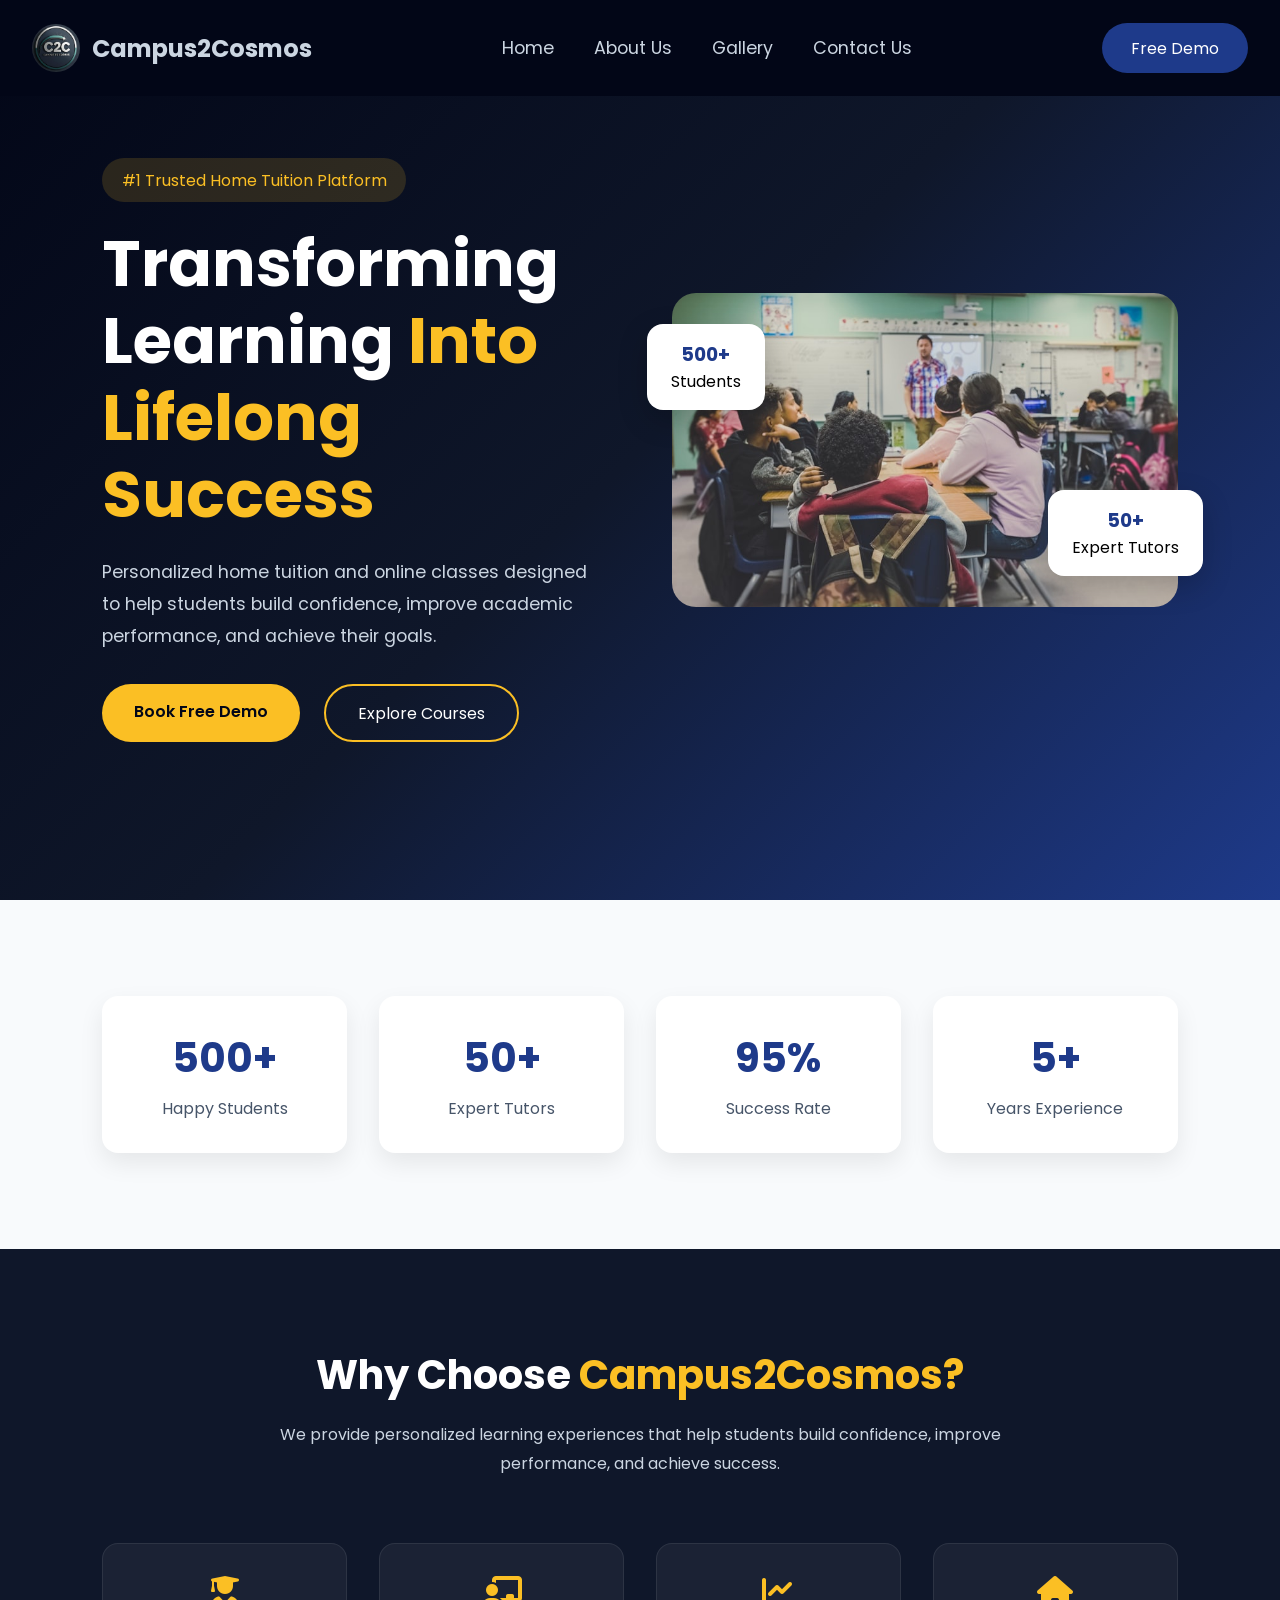
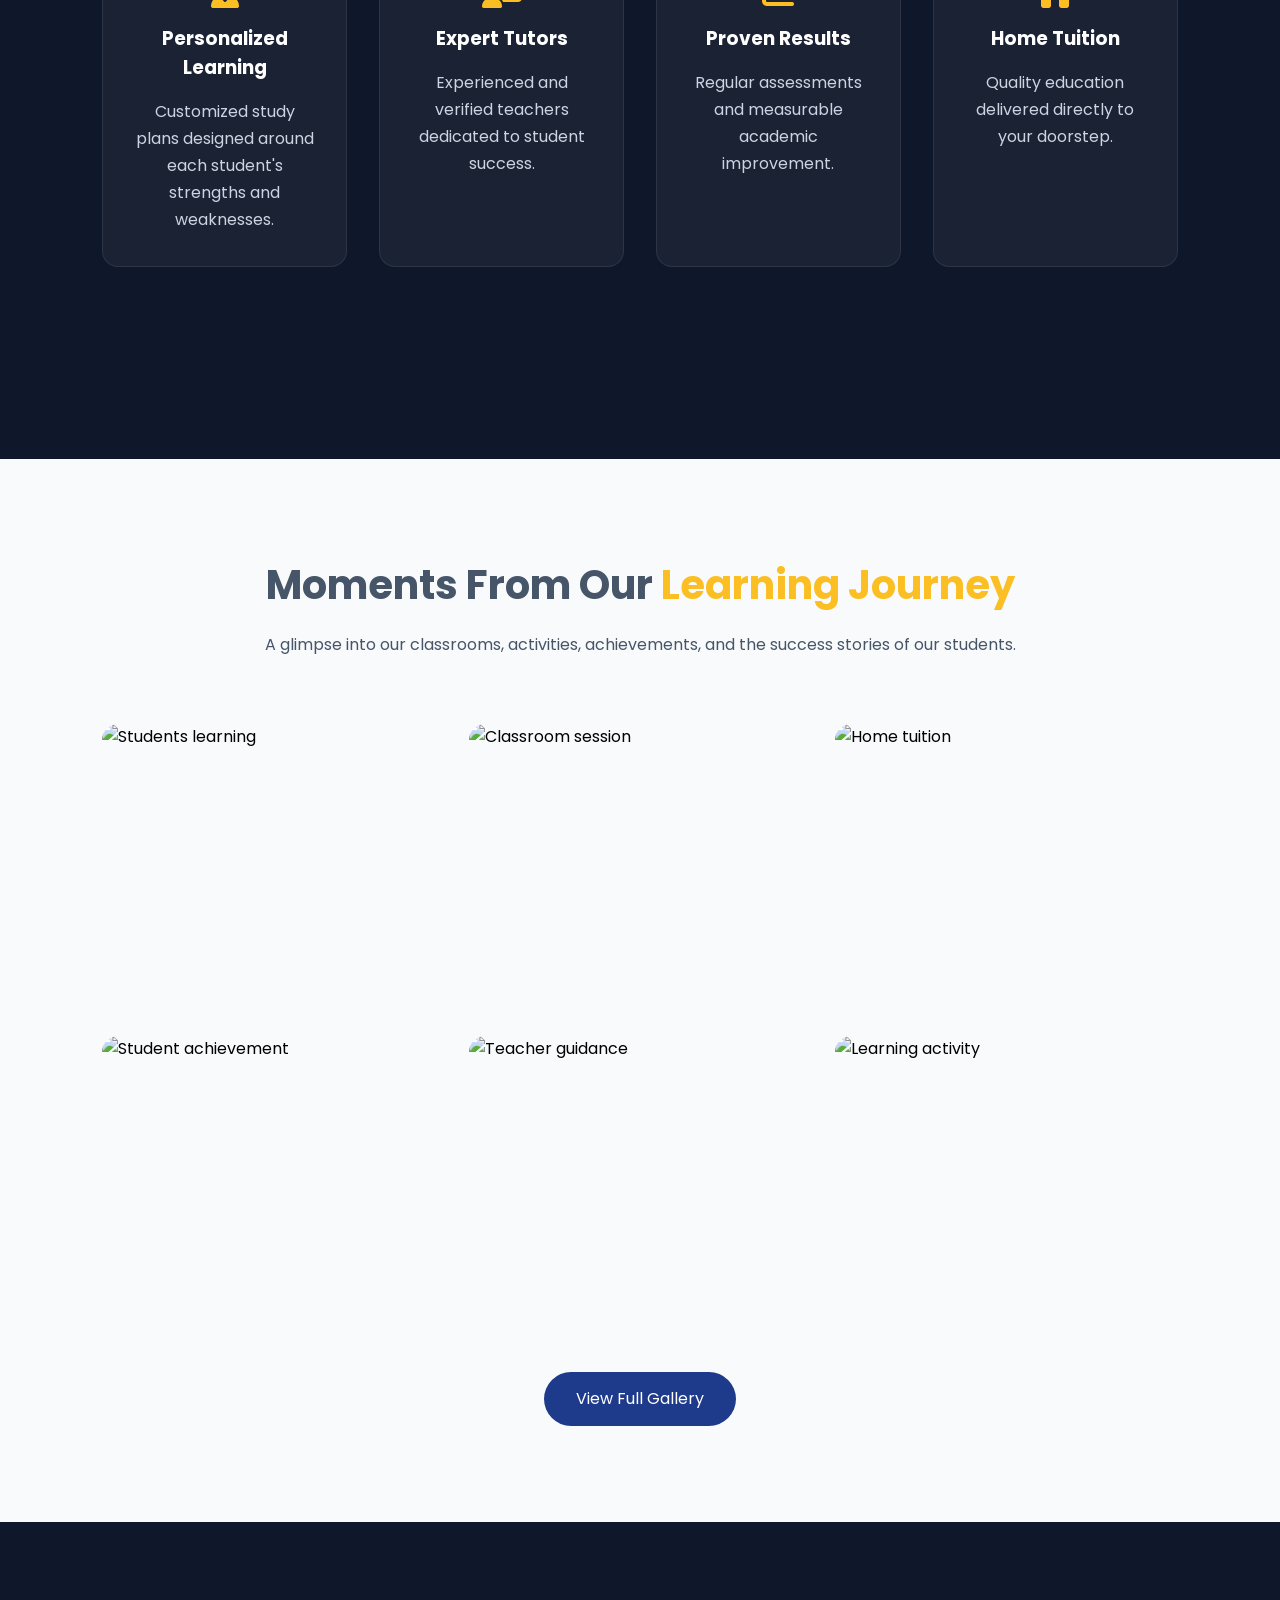
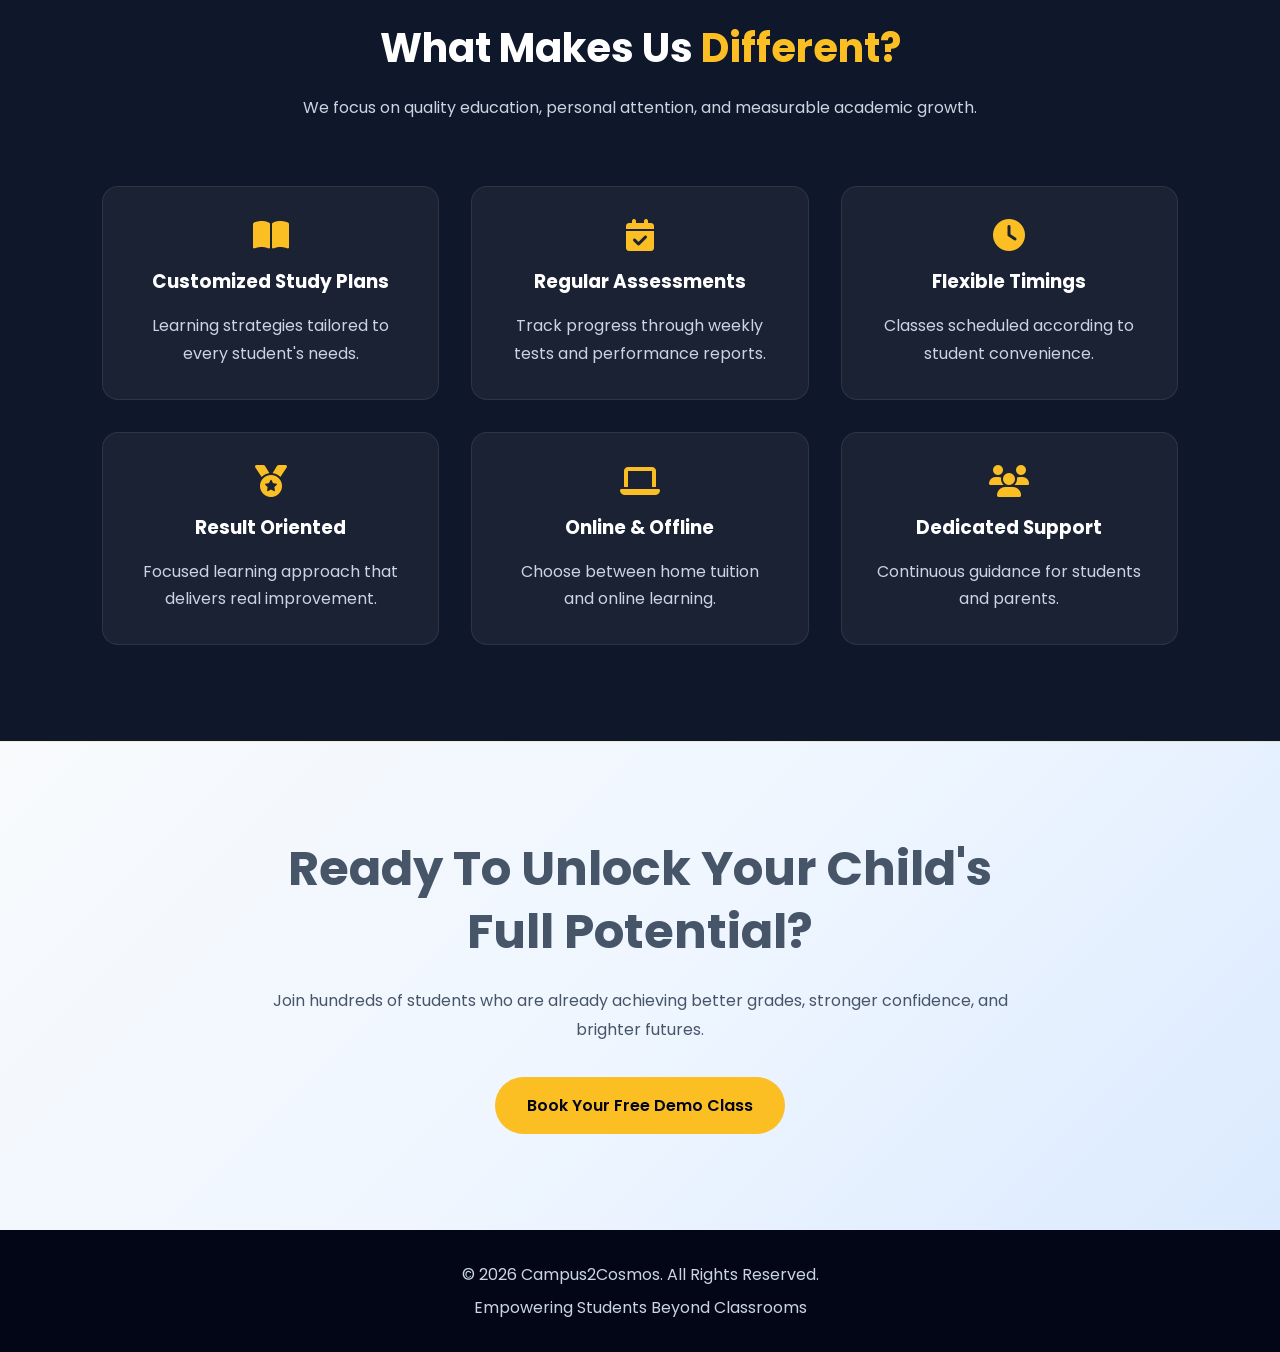
==== index.html @ 9d5b306c "Initial Campus2Cosmos project" ====
<!doctype html>
<html lang="en">
  <head>
    <meta charset="UTF-8" />
    <meta name="viewport" content="width=device-width, initial-scale=1.0" />
    <meta
      name="description"
      content="Campus2Cosmos provides personalized home tuition and online classes for students from Class 1 to 10."
    />
    <title>Campus2Cosmos-home</title>
    <link rel="preconnect" href="https://fonts.googleapis.com" />
    <link rel="preconnect" href="https://fonts.gstatic.com" crossorigin />
    <link
      rel="stylesheet"
      href="https://cdnjs.cloudflare.com/ajax/libs/font-awesome/6.7.2/css/all.min.css"
    />
    <link
      href="https://fonts.googleapis.com/css2?family=Poppins:ital,wght@0,100;0,200;0,300;0,400;0,500;0,600;0,700;0,800;0,900;1,100;1,200;1,300;1,400;1,500;1,600;1,700;1,800;1,900& display=swap"
      rel="stylesheet"
    />
    <link rel="stylesheet" href="global.css" />
    <link rel="stylesheet" href="home.css" />
  </head>
  <body>
    <!-- NAVIGATION BAR -->
    <header>
      <nav class="nav-top">
        <div class="nav-top-left">
          <img
            src="c2c.jpeg"
            alt="Campus2Cosmos logo showing stylized text and icon representing education"
            class="logo"
          />
          <span>Campus2Cosmos</span>
        </div>

        <div class="nav-top-middle">
          <a href="index.html">Home</a>
          <a href="about.html">About Us</a>
          <a href="gallery.html">Gallery</a>
          <a href="contact.html">Contact Us</a>
        </div>

        <div class="menu">
          <i class="fa-solid fa-bars"></i>
        </div>

        <div class="nav-top-right">
          <a href="#">Free Demo</a>
        </div>
      </nav>
    </header>

    <!-- MAIN SECTION -->
    <main>
      <!-- Hero Section -->
      <section class="hero">
        <div class="hero-left">
          <span class="hero-tag">#1 Trusted Home Tuition Platform</span>

          <h1>
            Transforming Learning
            <span>Into Lifelong Success</span>
          </h1>

          <p>
            Personalized home tuition and online classes designed to help
            students build confidence, improve academic performance, and achieve
            their goals.
          </p>

          <div class="hero-btns">
            <a href="#" class="btn-primary">Book Free Demo</a>
            <a href="#" class="btn-secondary">Explore Courses</a>
          </div>
        </div>

        <div class="hero-right">
          <img src="home-her-image.jpg" alt="Student learning" />

          <div class="floating-card card-1">
            <h3>500+</h3>
            <p>Students</p>
          </div>

          <div class="floating-card card-2">
            <h3>50+</h3>
            <p>Expert Tutors</p>
          </div>
        </div>
      </section>

      <!-- Stats Section -->
      <section class="stats">
        <article class="stat-card">
          <h2>500+</h2>
          <p>Happy Students</p>
        </article>

        <article class="stat-card">
          <h2>50+</h2>
          <p>Expert Tutors</p>
        </article>

        <article class="stat-card">
          <h2>95%</h2>
          <p>Success Rate</p>
        </article>

        <article class="stat-card">
          <h2>5+</h2>
          <p>Years Experience</p>
        </article>
      </section>

      <!-- Why Us Section -->
      <section class="why-us">
        <div class="section-heading">
          <h2>Why Choose <span>Campus2Cosmos?</span></h2>
          <p>
            We provide personalized learning experiences that help students
            build confidence, improve performance, and achieve success.
          </p>
        </div>

        <div class="why-us-container">
          <article class="why-card">
            <i class="fa-solid fa-user-graduate"></i>
            <h3>Personalized Learning</h3>
            <p>
              Customized study plans designed around each student's strengths
              and weaknesses.
            </p>
          </article>

          <article class="why-card">
            <i class="fa-solid fa-chalkboard-user"></i>
            <h3>Expert Tutors</h3>
            <p>
              Experienced and verified teachers dedicated to student success.
            </p>
          </article>

          <article class="why-card">
            <i class="fa-solid fa-chart-line"></i>
            <h3>Proven Results</h3>
            <p>Regular assessments and measurable academic improvement.</p>
          </article>

          <article class="why-card">
            <i class="fa-solid fa-house"></i>
            <h3>Home Tuition</h3>
            <p>Quality education delivered directly to your doorstep.</p>
          </article>
        </div>
      </section>

      <!-- Gallery Preview Section -->
      <section class="gallery-preview">
        <div class="section-heading">
          <h2>Moments From Our <span>Learning Journey</span></h2>
          <p>
            A glimpse into our classrooms, activities, achievements, and the
            success stories of our students.
          </p>
        </div>

        <div class="gallery-grid">
          <img
            src="https://muskantutor.com/wp-content/uploads/2025/05/home-tutor-fees-in-delhi.png"
            alt="Students learning"
          />
          <img
            src="https://encrypted-tbn0.gstatic.com/images?q=tbn:ANd9GcQdG6HOML3JhZUNFx-0KpP7R1yM_9sahx8Llc3vfYxb9UzAOfQR2vHvS_cg&s=10"
            alt="Classroom session"
          />
          <img
            src="https://cdn5.planetspark.in/media/large_Screenshot_2026_02_17_at_20_03_24_afdf75afbe.png"
            alt="Home tuition"
          />
          <img
            src="https://encrypted-tbn0.gstatic.com/images?q=tbn:ANd9GcShip0qWe9juzoUyvsNDQYLuMzSdgxgY9XhV1WS6lDO7w&s"
            alt="Student achievement"
          />
          <img
            src="https://hometutorpanipat.com/assets/images/h1.webp"
            alt="Teacher guidance"
          />
          <img
            src="https://muskantutor.com/wp-content/uploads/2025/05/home-tutor-fees-in-delhi.png"
            alt="Learning activity"
          />
        </div>

        <div class="gallery-btn">
          <a href="gallery.html">View Full Gallery</a>
        </div>
      </section>

      <!-- Features Section -->
      <section class="features">
        <div class="section-heading">
          <h2>What Makes Us <span>Different?</span></h2>
          <p>
            We focus on quality education, personal attention, and measurable
            academic growth.
          </p>
        </div>

        <div class="features-container">
          <article class="feature-card">
            <i class="fa-solid fa-book-open"></i>
            <h3>Customized Study Plans</h3>
            <p>Learning strategies tailored to every student's needs.</p>
          </article>

          <article class="feature-card">
            <i class="fa-solid fa-calendar-check"></i>
            <h3>Regular Assessments</h3>
            <p>Track progress through weekly tests and performance reports.</p>
          </article>

          <article class="feature-card">
            <i class="fa-solid fa-clock"></i>
            <h3>Flexible Timings</h3>
            <p>Classes scheduled according to student convenience.</p>
          </article>

          <article class="feature-card">
            <i class="fa-solid fa-medal"></i>
            <h3>Result Oriented</h3>
            <p>Focused learning approach that delivers real improvement.</p>
          </article>

          <article class="feature-card">
            <i class="fa-solid fa-laptop"></i>
            <h3>Online & Offline</h3>
            <p>Choose between home tuition and online learning.</p>
          </article>

          <article class="feature-card">
            <i class="fa-solid fa-users"></i>
            <h3>Dedicated Support</h3>
            <p>Continuous guidance for students and parents.</p>
          </article>
        </div>
      </section>

      <!-- CTA Section -->
      <section class="cta">
        <div class="cta-content">
          <h2>Ready To Unlock Your Child's Full Potential?</h2>
          <p>
            Join hundreds of students who are already achieving better grades,
            stronger confidence, and brighter futures.
          </p>

          <a href="contact.html" class="cta-btn"> Book Your Free Demo Class </a>
        </div>
      </section>
    </main>

    <!-- Footer section _________________ -->
    <footer class="footer">
      <p>© 2026 Campus2Cosmos. All Rights Reserved.</p>
      <p>Empowering Students Beyond Classrooms</p>
    </footer>
  </body>
</html>
---- global.css ----
* {
  margin: 0;
  padding: 0;
  box-sizing: border-box;
}
:root {
  --dark: #020617;
  --secondary: #0f172a;
  --primary: #1e3a8a;
  --gold: #fbbf24;

  --light: #f8fafc;
  --light-secondary: #f1f5f9;

  --text-light: #cbd5e1;
  --text-dark: #475569;

  --white: #ffffff;
}

body {
  font-family: "Poppins", sans-serif;
}
img {
  max-width: 100%;
  display: block;
}
a {
  text-decoration: none;
}
li {
  list-style: none;
}

/* ===== Navigation Bar ===== */

.nav-top {
  background: var(--dark);
  height: 6rem;
  padding: 0 2rem;

  display: flex;
  justify-content: space-between;
  align-items: center;

  position: fixed;
  top: 0;
  left: 0;
  width: 100%;
  z-index: 1000;
}

.nav-top-left {
  display: flex;
  align-items: center;
  gap: 0.75rem;
}

.logo {
  width: 3rem;
  height: 3rem;
  border-radius: 50%;
}

.nav-top-left span {
  color: var(--text-light);
  font-size: 1.5rem;
  font-weight: 700;
}

.nav-top-middle {
  display: flex;
  align-items: center;
  gap: 2.5rem;
}

.nav-top-middle a {
  color: var(--text-light);
  font-size: 1.1rem;
  position: relative;
  transition: 0.3s;
}

.nav-top-middle a:hover {
  color: var(--gold);
}

.nav-top-middle a::after {
  content: "";
  position: absolute;
  left: 0;
  bottom: -0.3rem;
  width: 0;
  height: 0.125rem;
  background: var(--gold);
  transition: 0.3s;
}

.nav-top-middle a:hover::after {
  width: 100%;
}

.nav-top-right a {
  display: inline-block;
  background: var(--primary);
  color: var(--white);

  padding: 0.8rem 1.8rem;
  border-radius: 2rem;

  transition: 0.3s;
}

.nav-top-right a:hover {
  transform: translateY(-0.15rem);
  box-shadow: 0 0 1rem rgba(255, 255, 255, 0.2);
}

.menu {
  display: none;
}

.fa-bars {
  font-size: 1.8rem;
  color: var(--white);
  cursor: pointer;
}

/* footer */
.footer {
  padding: 2rem 1rem;
  text-align: center;
  background: #020617;
  color: #cbd5e1;
}

.footer p:first-child {
  margin-bottom: 0.5rem;
}

/* =========================== Responsive ================================== */

@media (max-width: 768px) {
  .nav-top {
    padding: 0 1rem;
  }

  .nav-top-middle,
  .nav-top-right {
    display: none;
  }

  .menu {
    display: block;
  }

  .nav-top-left span {
    font-size: 1.2rem;
  }

  .logo {
    width: 2.5rem;
    height: 2.5rem;
  }
}
---- home.css ----
.hero {
  min-height: 100vh;
  padding: 6rem 8%;
  display: flex;
  justify-content: space-between;
  align-items: center;
  gap: 4rem;

  background: linear-gradient(
    135deg,
    var(--dark),
    var(--secondary),
    var(--primary)
  );
}

.hero-left {
  flex: 1;
}

.hero-tag {
  display: inline-block;
  background: rgba(251, 191, 36, 0.15);
  color: var(--gold);
  padding: 0.6rem 1.2rem;
  border-radius: 2rem;
  margin-bottom: 1.5rem;
}

.hero-left h1 {
  font-size: 4rem;
  line-height: 1.2;
  color: var(--white);
  margin-bottom: 1.5rem;
}
.hero-left span {
  color: var(--gold);
}

.hero-left p {
  font-size: 1.1rem;
  color: var(--text-light);
  line-height: 1.8;
  margin-bottom: 2rem;
}

.hero-btns {
  display: flex;
  gap: 1.5rem;
  flex-wrap: wrap;
}

.btn-primary {
  background: var(--gold);
  color: var(--dark);
  padding: 0.9rem 2rem;
  border-radius: 3rem;
  font-weight: 600;
  transition: ease 0.5s;
}

.btn-secondary {
  border: 2px solid var(--gold);
  color: var(--white);
  padding: 0.9rem 2rem;
  border-radius: 3rem;
  transition: ease 0.5s;
}
.btn-primary:hover {
  transform: scale(1.1);
  box-shadow: 0 0 1rem var(--gold);
}
.btn-secondary:hover {
  transform: scale(1.1);
  box-shadow: 0 0 0.5rem var(--gold);
}

.hero-right {
  flex: 1;
  position: relative;
}

.hero-right img {
  width: 100%;
  border-radius: 1.5rem;
}

.floating-card {
  position: absolute;
  background: var(--white);
  padding: 1rem 1.5rem;
  border-radius: 1rem;
  text-align: center;
  box-shadow: 0 10px 30px rgba(0, 0, 0, 0.2);
}

.floating-card h3 {
  color: var(--primary);
}

.card-1 {
  top: 10%;
  left: -5%;
}

.card-2 {
  bottom: 10%;
  right: -5%;
}

/* <!-- Stats Section --> */
.stats {
  background: var(--light);
  padding: 6rem 8%;

  display: grid;
  grid-template-columns: repeat(4, 1fr);
  gap: 2rem;
}

.stat-card {
  background: var(--white);
  text-align: center;
  padding: 2rem;
  border-radius: 1rem;
  box-shadow: 0 10px 25px rgba(0, 0, 0, 0.08);
  transition: 0.3s;
}

.stat-card:hover {
  transform: translateY(-0.5rem);
}

.stat-card h2 {
  font-size: 2.5rem;
  color: var(--primary);
  margin-bottom: 0.5rem;
}

.stat-card p {
  color: var(--text-dark);
  font-size: 1rem;
}

/* <!-- Why Us Section --> */
.why-us {
  background: var(--secondary);
  padding: 6rem 8%;
  min-height: 90vh;
}

.section-heading {
  text-align: center;
  max-width: 50rem;
  margin: 0 auto 4rem;
}

.section-heading h2 {
  font-size: 2.5rem;
  color: var(--white);
  margin-bottom: 1rem;
}

.section-heading span {
  color: var(--gold);
}

.section-heading p {
  color: var(--text-light);
  line-height: 1.8;
}

.why-us-container {
  display: grid;
  grid-template-columns: repeat(4, 1fr);
  gap: 2rem;
}

.why-card {
  background: rgba(255, 255, 255, 0.05);
  border: 1px solid rgba(255, 255, 255, 0.08);
  border-radius: 1rem;
  padding: 2rem;
  text-align: center;
  transition: 0.3s;
}

.why-card:hover {
  transform: translateY(-0.5rem);
  border-color: var(--gold);
}

.why-card i {
  font-size: 2rem;
  color: var(--gold);
  margin-bottom: 1rem;
}

.why-card h3 {
  color: var(--white);
  margin-bottom: 1rem;
}

.why-card p {
  color: var(--text-light);
  line-height: 1.7;
}

/* <!-- Gallery Preview Section --> */

.gallery-preview {
  background: var(--light);
  padding: 6rem 8%;
}

.gallery-preview .section-heading h2 {
  color: var(--text-dark);
}

.gallery-preview .section-heading p {
  color: var(--text-dark);
}

.gallery-grid {
  display: grid;
  grid-template-columns: repeat(3, 1fr);
  gap: 1.5rem;
}

.gallery-grid img {
  width: 100%;
  height: 18rem;
  object-fit: cover;
  border-radius: 1rem;
  transition: 0.4s;
  cursor: pointer;
}

.gallery-grid img:hover {
  transform: scale(1.03);
}

.gallery-btn {
  text-align: center;
  margin-top: 3rem;
}

.gallery-btn a {
  display: inline-block;
  background: var(--primary);
  color: var(--white);
  padding: 0.9rem 2rem;
  border-radius: 3rem;
  transition: ease 0.3s;
}

.gallery-btn a:hover {
  background: var(--gold);
  color: var(--dark);
}

/* Section Features _________________ */
.features {
  background: var(--secondary);
  padding: 6rem 8%;
  min-height: 90vh;
}

.features-container {
  display: grid;
  grid-template-columns: repeat(3, 1fr);
  gap: 2rem;
}

.feature-card {
  background: rgba(255, 255, 255, 0.05);
  border: 1px solid rgba(255, 255, 255, 0.08);
  border-radius: 1rem;
  padding: 2rem;
  text-align: center;
  transition: 0.3s;
}

.feature-card:hover {
  transform: translateY(-0.5rem);
  border-color: var(--gold);
}

.feature-card i {
  font-size: 2rem;
  color: var(--gold);
  margin-bottom: 1rem;
}

.feature-card h3 {
  color: var(--white);
  margin-bottom: 1rem;
}

.feature-card p {
  color: var(--text-light);
  line-height: 1.7;
}

/* CTA Section  */
.cta {
  padding: 6rem 8%;
  background: linear-gradient(135deg, #f8fafc, #eff6ff, #dbeafe);
  text-align: center;
  border-top: 1px solid rgba(251, 191, 36, 0.2);
}

.cta-content {
  max-width: 50rem;
  margin: auto;
}

.cta h2 {
  color: var(--text-dark);
  font-size: 3rem;
  margin-bottom: 1.5rem;
  line-height: 1.3;
}

.cta p {
  color: var(--text-dark);
  line-height: 1.8;
  margin-bottom: 2rem;
}

.cta-btn {
  display: inline-block;

  background: var(--gold);
  color: var(--dark);

  padding: 1rem 2rem;
  border-radius: 3rem;

  font-weight: 600;

  transition: 0.3s;
}

.cta-btn:hover {
  transform: translateY(-0.3rem);
  box-shadow: 0 0 1.5rem rgba(251, 191, 36, 0.4);
}
/* ==========================Adding responsiveness ============================ */

@media (max-width: 768px) {
  .hero {
    flex-direction: column;
    text-align: center;
    padding: 3rem 1rem;
  }

  .hero-left h1 {
    font-size: 2.8rem;
  }

  .hero-btns {
    justify-content: center;
  }

  .floating-card {
    position: static;
    margin-top: 1rem;
  }

  /* <!-- Stats Section --> */

  .stats {
    grid-template-columns: 1fr 1fr;
  }

  /* Why us */
  .why-us-container {
    grid-template-columns: 1fr 1fr;
  }

  .section-heading h2 {
    font-size: 2rem;
  }
  /* Gallery Review  */
  .gallery-grid {
    grid-template-columns: 1fr 1fr;
  }
}

@media (max-width: 480px) {
  /* <!-- Stats Section --> */

  .stats {
    grid-template-columns: 1fr;
  }

  /* Why us */
  .why-us-container {
    grid-template-columns: 1fr;
  }

  /* Gallery Review  */
  .gallery-grid {
    grid-template-columns: 1fr;
  }
}
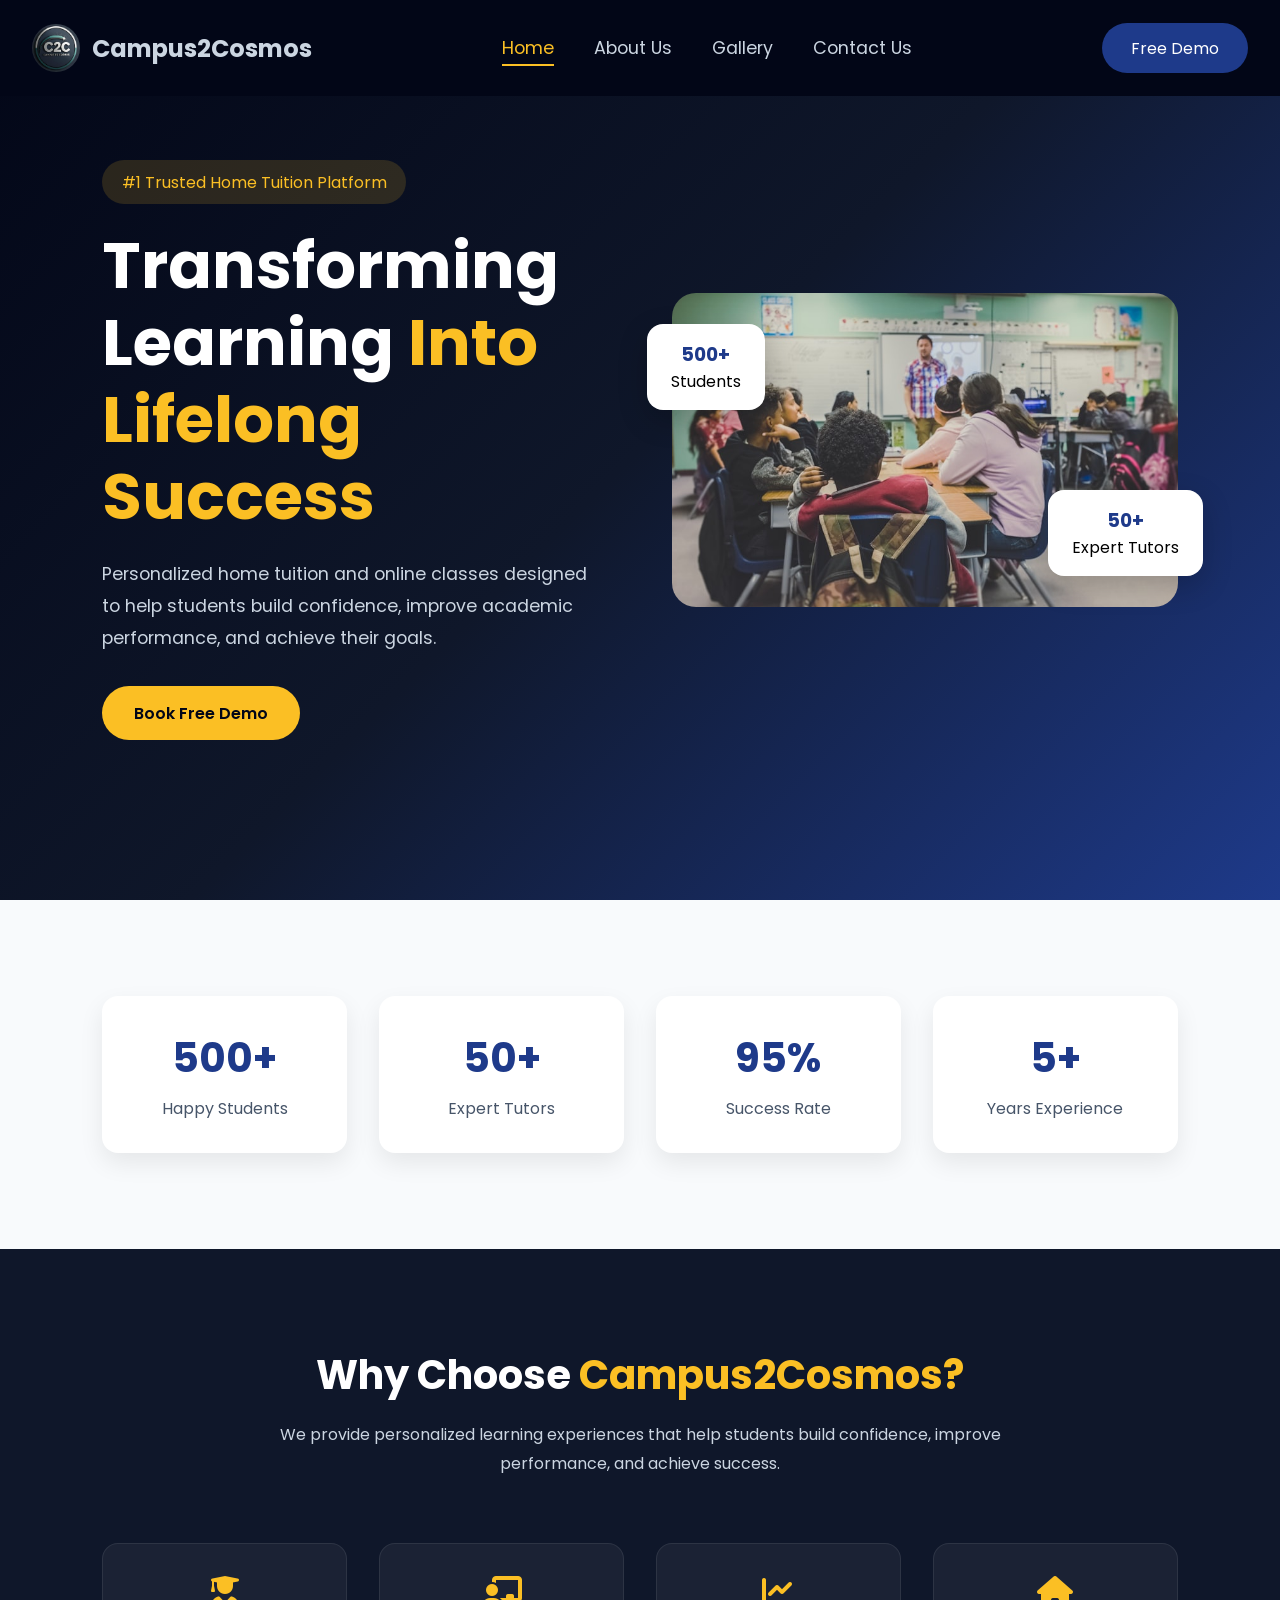
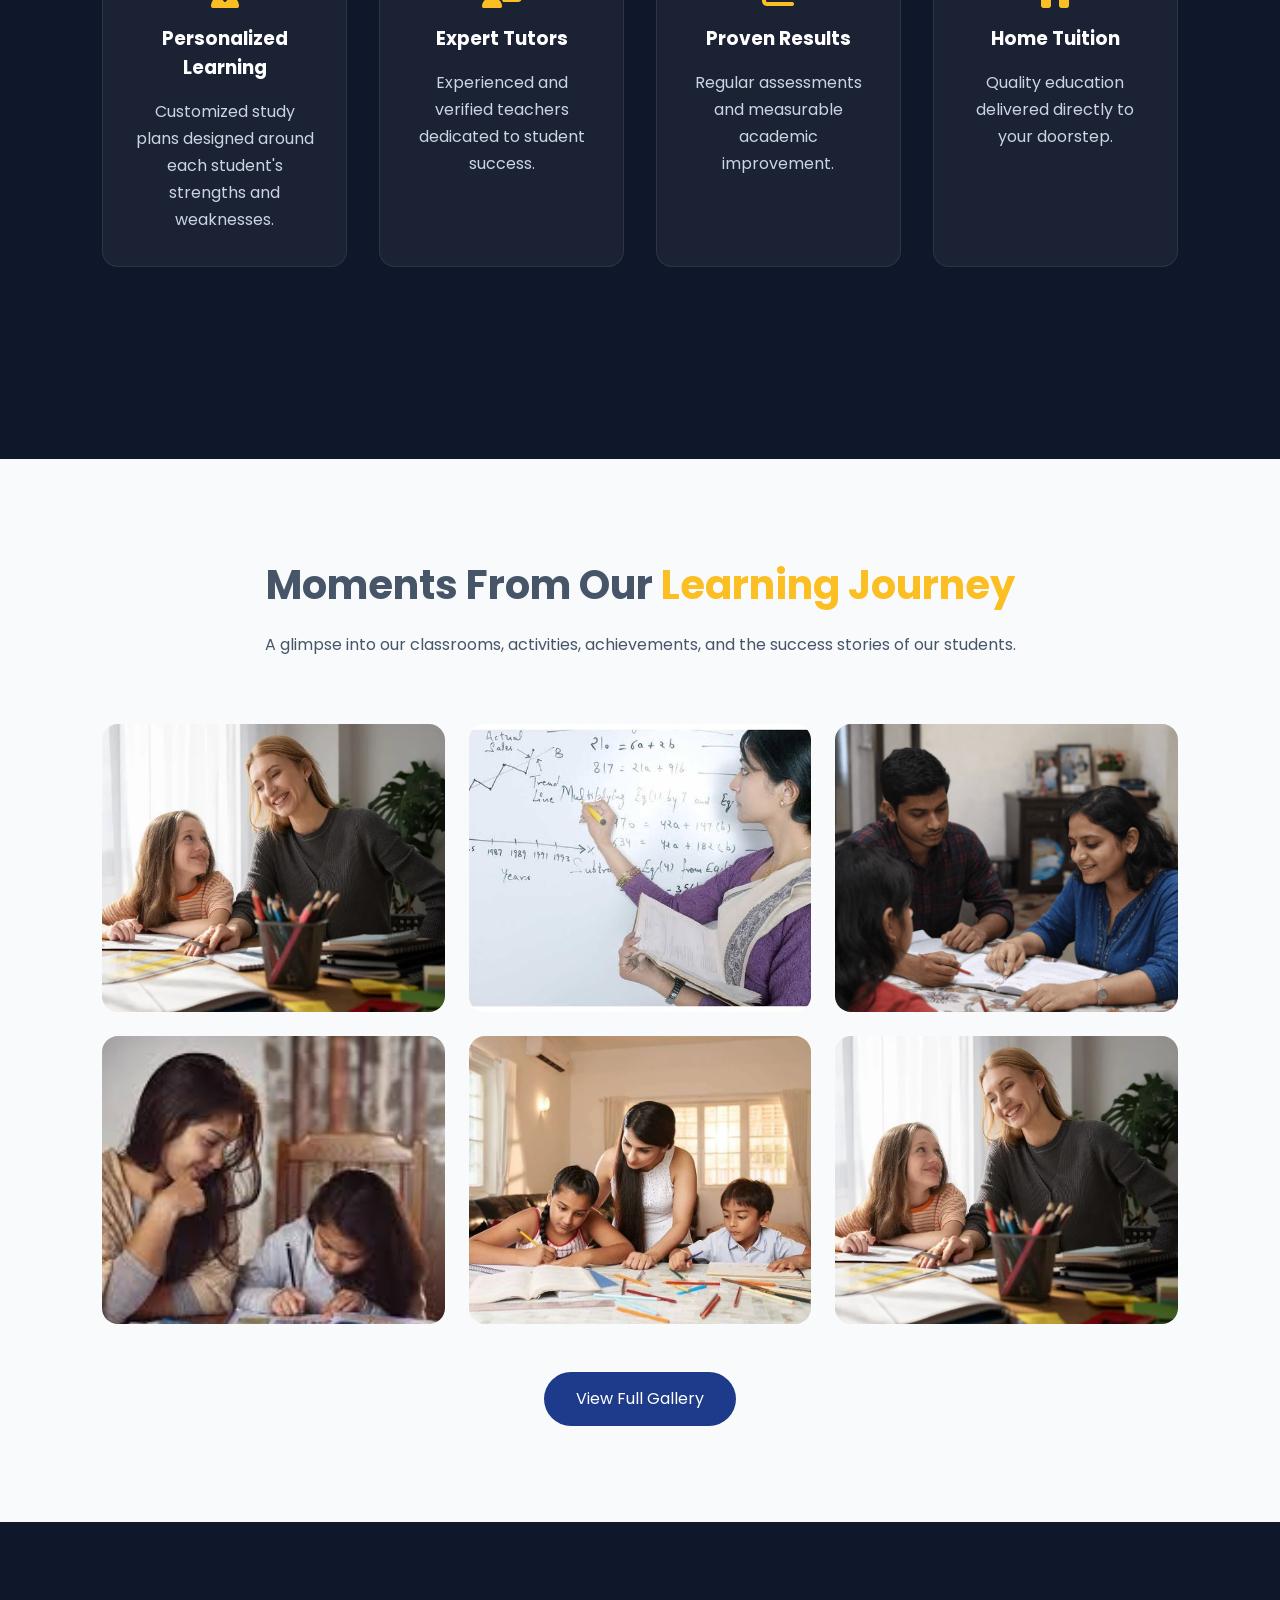
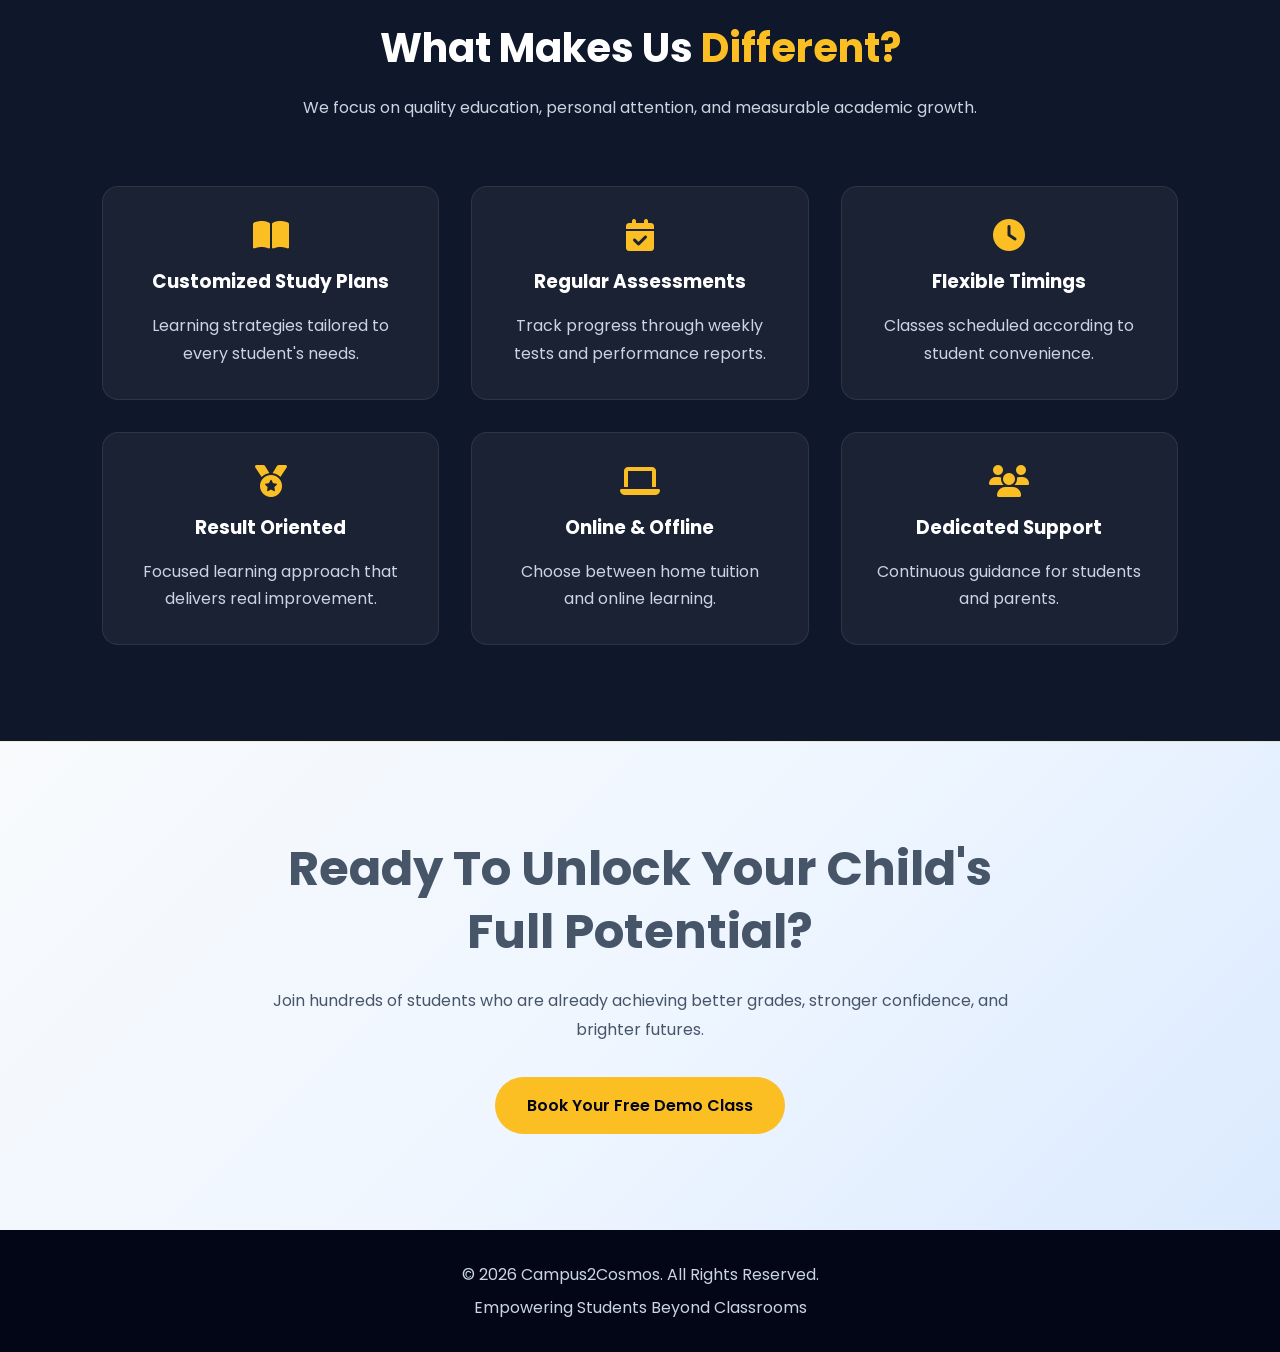
==== commit a0aea6d7: "project finalised" ====
--- a/index.html
+++ b/index.html
@@ -27,7 +27,7 @@
       <nav class="nav-top">
         <div class="nav-top-left">
           <img
-            src="c2c.jpeg"
+            src="assets/c2c.jpeg"
             alt="Campus2Cosmos logo showing stylized text and icon representing education"
             class="logo"
           />
@@ -35,10 +35,10 @@
         </div>
 
         <div class="nav-top-middle">
-          <a href="index.html">Home</a>
-          <a href="about.html">About Us</a>
-          <a href="gallery.html">Gallery</a>
-          <a href="contact.html">Contact Us</a>
+          <a href="index.html" class="nav-link">Home</a>
+          <a href="about.html" class="nav-link">About Us</a>
+          <a href="gallery.html" class="nav-link">Gallery</a>
+          <a href="contact.html" class="nav-link">Contact Us</a>
         </div>
 
         <div class="menu">
@@ -46,7 +46,7 @@
         </div>
 
         <div class="nav-top-right">
-          <a href="#">Free Demo</a>
+          <a href="contact.html#inquiry-form">Free Demo</a>
         </div>
       </nav>
     </header>
@@ -70,13 +70,14 @@
           </p>
 
           <div class="hero-btns">
-            <a href="#" class="btn-primary">Book Free Demo</a>
-            <a href="#" class="btn-secondary">Explore Courses</a>
+            <a href="contact.html#inquiry-form" class="btn-primary"
+              >Book Free Demo</a
+            >
           </div>
         </div>
 
         <div class="hero-right">
-          <img src="home-her-image.jpg" alt="Student learning" />
+          <img src="assets/home-her-image.jpg" alt="Student learning" />
 
           <div class="floating-card card-1">
             <h3>500+</h3>
@@ -167,27 +168,27 @@
 
         <div class="gallery-grid">
           <img
-            src="https://muskantutor.com/wp-content/uploads/2025/05/home-tutor-fees-in-delhi.png"
+            src="assets/img1.webp"
             alt="Students learning"
           />
           <img
-            src="https://encrypted-tbn0.gstatic.com/images?q=tbn:ANd9GcQdG6HOML3JhZUNFx-0KpP7R1yM_9sahx8Llc3vfYxb9UzAOfQR2vHvS_cg&s=10"
+            src="assets/img2.jpg"
             alt="Classroom session"
           />
           <img
-            src="https://cdn5.planetspark.in/media/large_Screenshot_2026_02_17_at_20_03_24_afdf75afbe.png"
+            src="assets/img3.png"
             alt="Home tuition"
           />
           <img
-            src="https://encrypted-tbn0.gstatic.com/images?q=tbn:ANd9GcShip0qWe9juzoUyvsNDQYLuMzSdgxgY9XhV1WS6lDO7w&s"
+            src="assets/img4.jpg"
             alt="Student achievement"
           />
           <img
-            src="https://hometutorpanipat.com/assets/images/h1.webp"
+            src="assets/img5.webp"
             alt="Teacher guidance"
           />
           <img
-            src="https://muskantutor.com/wp-content/uploads/2025/05/home-tutor-fees-in-delhi.png"
+            src="assets/img6.webp"
             alt="Learning activity"
           />
         </div>
@@ -255,7 +256,9 @@
             stronger confidence, and brighter futures.
           </p>
 
-          <a href="contact.html" class="cta-btn"> Book Your Free Demo Class </a>
+          <a href="contact.html#inquiry-form" class="cta-btn">
+            Book Your Free Demo Class
+          </a>
         </div>
       </section>
     </main>
@@ -265,5 +268,7 @@
       <p>© 2026 Campus2Cosmos. All Rights Reserved.</p>
       <p>Empowering Students Beyond Classrooms</p>
     </footer>
+
+    <script src="script.js"></script>
   </body>
 </html>
--- a/global.css
+++ b/global.css
@@ -16,6 +16,9 @@
   --text-dark: #475569;
 
   --white: #ffffff;
+}
+html {
+  scroll-behavior: smooth;
 }
 
 body {
@@ -126,6 +129,14 @@
   cursor: pointer;
 }
 
+.nav-link.active {
+  color: var(--gold);
+}
+
+.nav-link.active::after {
+  width: 100%;
+}
+
 /* footer */
 .footer {
   padding: 2rem 1rem;
@@ -138,28 +149,51 @@
   margin-bottom: 0.5rem;
 }
 
+
+
 /* =========================== Responsive ================================== */
 
 @media (max-width: 768px) {
-  .nav-top {
-    padding: 0 1rem;
+   .nav-top{
+    padding:0 1rem;
   }
 
-  .nav-top-middle,
-  .nav-top-right {
-    display: none;
+  .nav-top-right{
+    display:none;
   }
 
-  .menu {
-    display: block;
+  .menu{
+    display:block;
   }
 
-  .nav-top-left span {
-    font-size: 1.2rem;
+  .nav-top-left span{
+    font-size:1.2rem;
   }
 
-  .logo {
-    width: 2.5rem;
-    height: 2.5rem;
+  .logo{
+    width:2.5rem;
+    height:2.5rem;
+  }
+
+  .nav-top-middle{
+    position:absolute;
+    top:6rem;
+    left:0;
+
+    width:100%;
+
+    background:var(--dark);
+
+    flex-direction:column;
+    align-items:center;
+    gap:1.5rem;
+
+    padding:2rem 0;
+
+    display:none;
+  }
+
+  .nav-top-middle.active{
+    display:flex;
   }
 }
--- a/home.css
+++ b/home.css
@@ -59,22 +59,10 @@
   transition: ease 0.5s;
 }
 
-.btn-secondary {
-  border: 2px solid var(--gold);
-  color: var(--white);
-  padding: 0.9rem 2rem;
-  border-radius: 3rem;
-  transition: ease 0.5s;
-}
 .btn-primary:hover {
   transform: scale(1.1);
   box-shadow: 0 0 1rem var(--gold);
 }
-.btn-secondary:hover {
-  transform: scale(1.1);
-  box-shadow: 0 0 0.5rem var(--gold);
-}
-
 .hero-right {
   flex: 1;
   position: relative;
